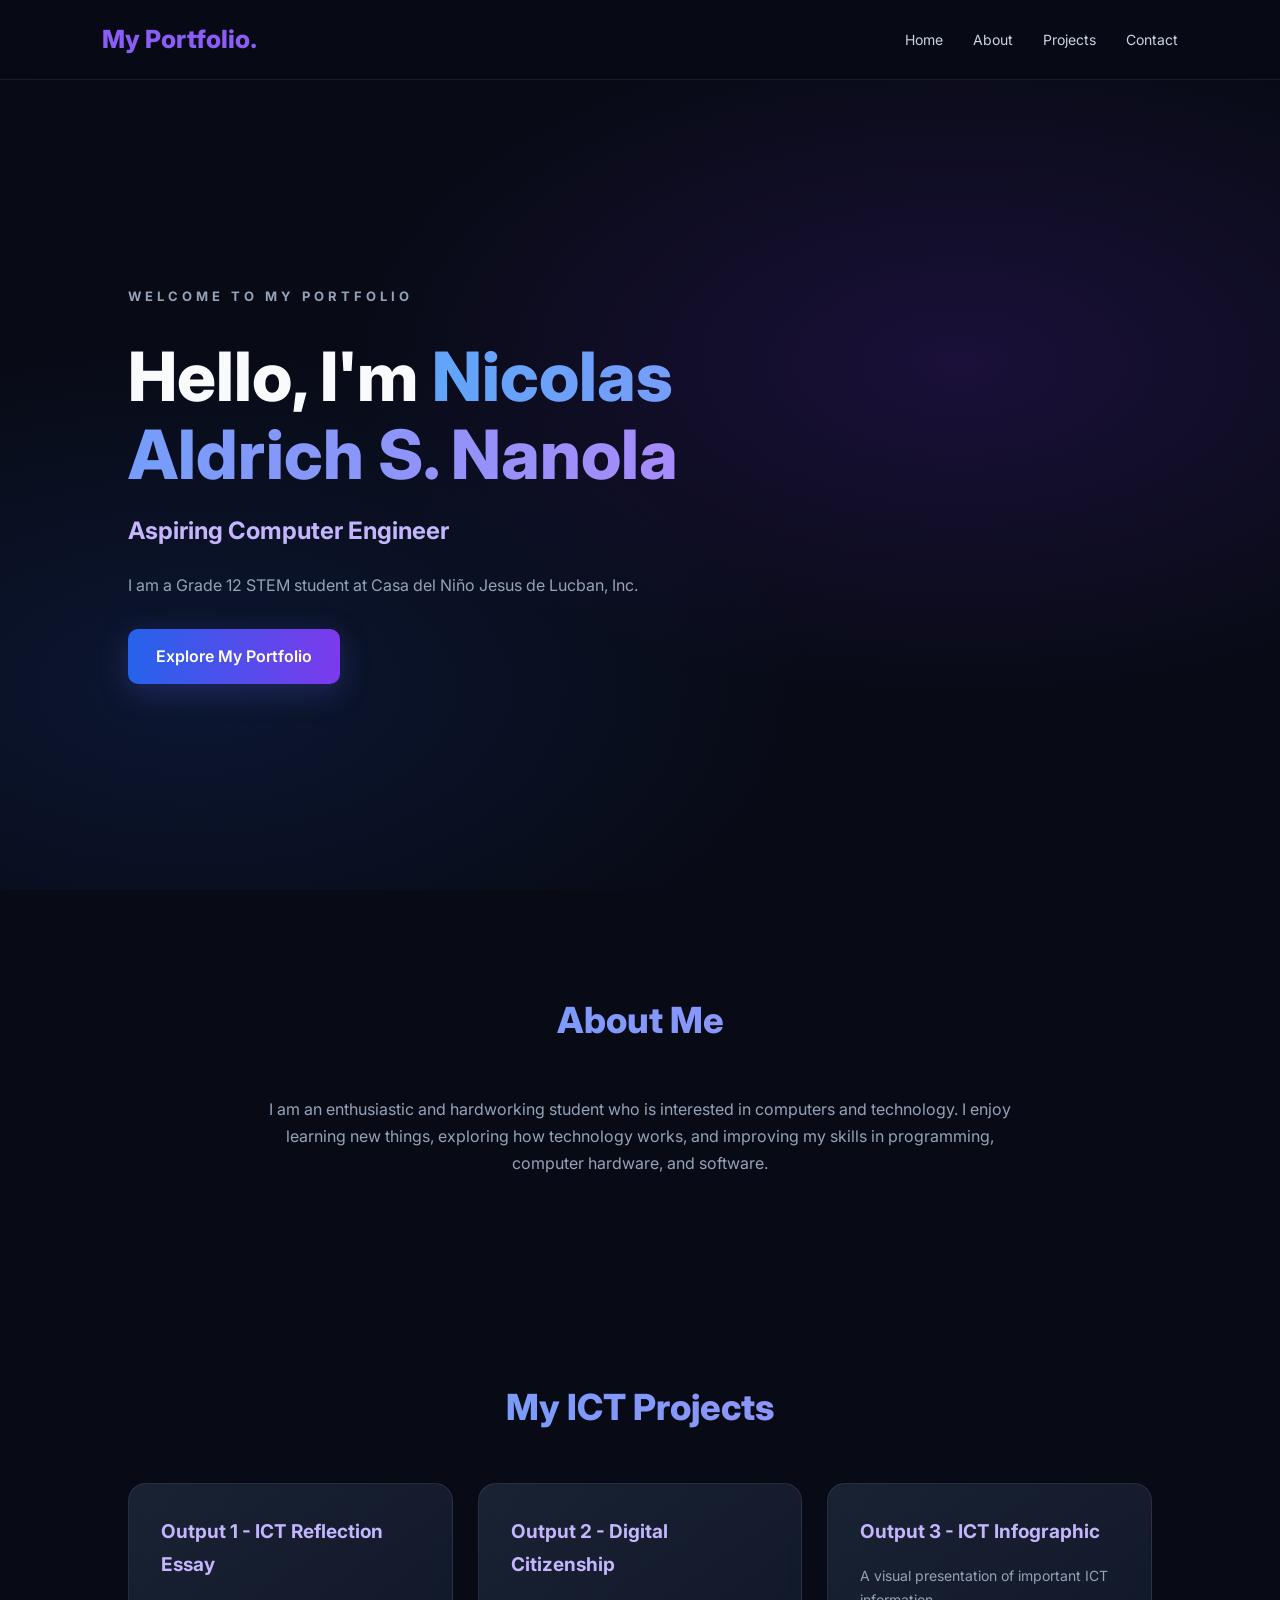
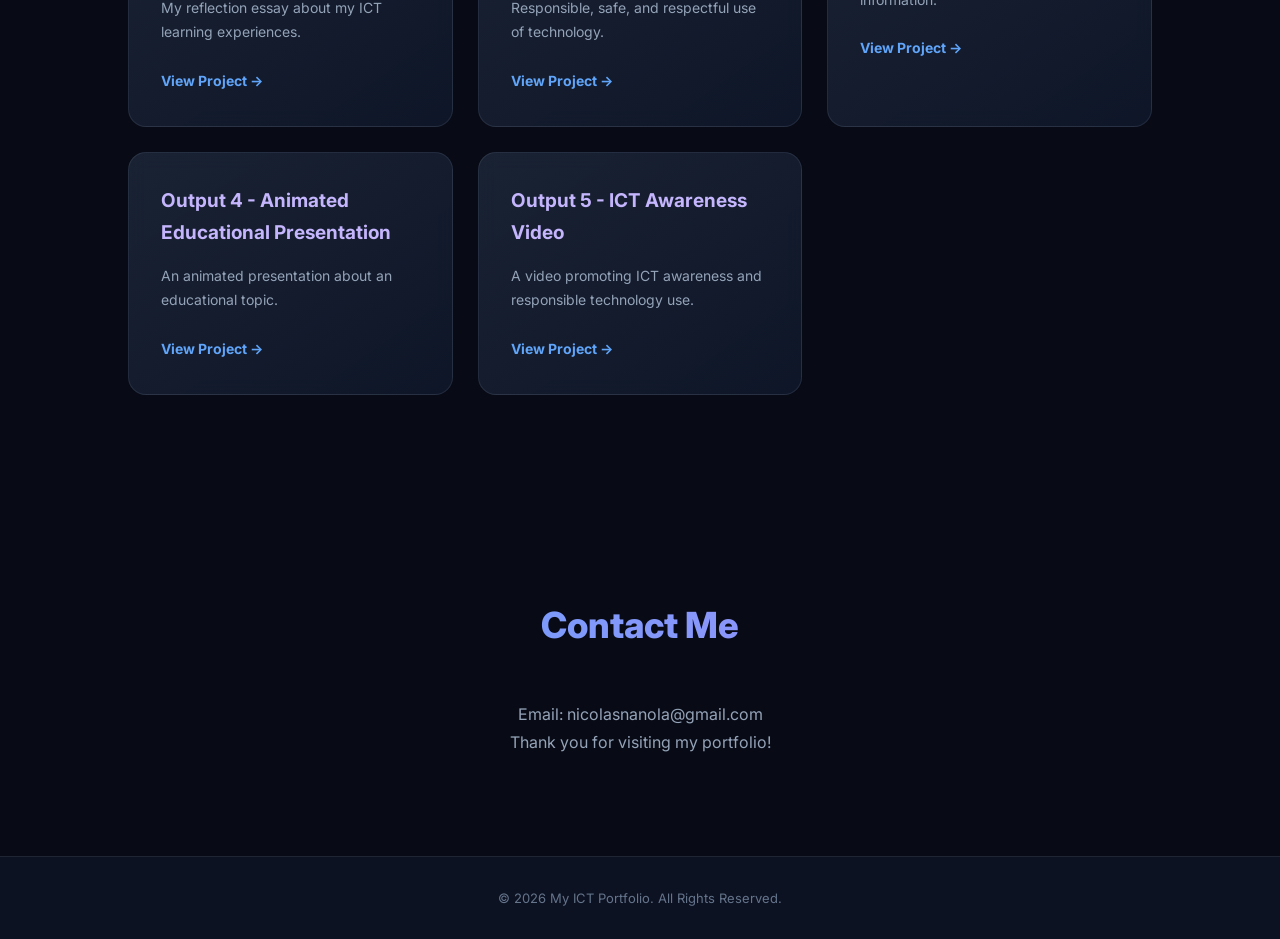
==== index.html @ 9c4d1a5b "Add files via upload" ====
<!DOCTYPE html>
<html lang="en">
<head>
    <meta charset="UTF-8">
    <meta name="viewport" content="width=device-width, initial-scale=1.0">
    <title>My ICT Portfolio</title>

    <!-- Connect CSS -->
    <link rel="stylesheet" href="style.css">
</head>

<body>

    <!-- Navigation -->
    <header>
        <nav class="navbar">
            <h2 class="logo">My Portfolio.</h2>

            <ul class="nav-links">
                <li><a href="#home">Home</a></li>
                <li><a href="#about">About</a></li>
                <li><a href="#projects">Projects</a></li>
                <li><a href="#contact">Contact</a></li>
            </ul>
        </nav>
    </header>

    <!-- Home Section -->
    <section id="home" class="hero">
        <div class="hero-content">
            <p class="intro">WELCOME TO MY PORTFOLIO</p>

            <h1>Hello, I'm <span>Nicolas Aldrich S. Nanola</span></h1>

            <h2>Aspiring Computer Engineer</h2>

            <p>
                I am a Grade 12 STEM student at Casa del Niño Jesus de Lucban, Inc.
            </p>

            <a href="#about" class="btn">Explore My Portfolio</a>
        </div>
    </section>

    <!-- About Section -->
    <section id="about" class="section">
        <h2>About Me</h2>

        <p>
            I am an enthusiastic and hardworking student who is interested in computers and technology. I enjoy learning new things, exploring how technology works, and improving my skills in programming, computer hardware, and software.
        </p>
    </section>

   

    

<!-- Projects Section -->
<section id="projects" class="section">
    <h2>My ICT Projects</h2>

    <div class="card-container">

        <a href="output1.html" class="card project-card">
            <h3>Output 1 - ICT Reflection Essay</h3>
            <p>My reflection essay about my ICT learning experiences.</p>
            <span>View Project →</span>
        </a>

        <a href="output2.html" class="card project-card">
            <h3>Output 2 - Digital Citizenship</h3>
            <p>Responsible, safe, and respectful use of technology.</p>
            <span>View Project →</span>
        </a>

        <a href="output3.html" class="card project-card">
            <h3>Output 3 - ICT Infographic</h3>
            <p>A visual presentation of important ICT information.</p>
            <span>View Project →</span>
        </a>

        <a href="output4.html" class="card project-card">
            <h3>Output 4 - Animated Educational Presentation</h3>
            <p>An animated presentation about an educational topic.</p>
            <span>View Project →</span>
        </a>

        <a href="output5.html" class="card project-card">
            <h3>Output 5 - ICT Awareness Video</h3>
            <p>A video promoting ICT awareness and responsible technology use.</p>
            <span>View Project →</span>
        </a>

    </div>
</section>


    <!-- Contact Section -->
    <section id="contact" class="section">
        <h2>Contact Me</h2>

        <p>Email: nicolasnanola@gmail.com</p>
        <p>Thank you for visiting my portfolio!</p>
    </section>

    <!-- Footer -->
    <footer>
        <p>&copy; 2026 My ICT Portfolio. All Rights Reserved.</p>
    </footer>

    <!-- Connect JavaScript -->
    <script src="script.js"></script>

</body>
</html>
---- style.css ----
@import url('https://fonts.googleapis.com/css2?family=Inter:wght@400;500;600;700;800&display=swap');

* {
    margin: 0;
    padding: 0;
    box-sizing: border-box;
    scroll-behavior: smooth;
}

body {
    font-family: 'Inter', sans-serif;
    background: #080b16;
    color: #f8fafc;
    line-height: 1.7;
}

/* NAVIGATION */
header {
    position: sticky;
    top: 0;
    z-index: 100;
    background: rgba(8, 11, 22, 0.85);
    backdrop-filter: blur(15px);
    border-bottom: 1px solid rgba(255,255,255,0.08);
    padding: 18px 8%;
}

.navbar {
    display: flex;
    justify-content: space-between;
    align-items: center;
}

.logo {
    font-size: 25px;
    font-weight: 800;
    color: #8b5cf6;
}

.nav-links {
    display: flex;
    list-style: none;
    gap: 30px;
}

.nav-links a {
    color: #cbd5e1;
    text-decoration: none;
    font-size: 14px;
    transition: 0.3s;
}

.nav-links a:hover {
    color: #a78bfa;
}

/* HOME */
.hero {
    min-height: 90vh;
    display: flex;
    align-items: center;
    padding: 80px 10%;
    background:
        radial-gradient(ellipse at 75% 35%, rgba(91, 33, 182, 0.22), transparent 45%),
        radial-gradient(ellipse at 15% 75%, rgba(37, 99, 235, 0.13), transparent 40%);
}

.hero-content {
    max-width: 750px;
}

.intro {
    color: #a78bfa;
    letter-spacing: 4px;
    font-size: 13px;
    font-weight: 700;
    margin-bottom: 20px;
}

.hero h1 {
    font-size: clamp(40px, 6vw, 68px);
    line-height: 1.15;
    font-weight: 800;
    margin-bottom: 18px;
}

.hero h1 span {
    background: linear-gradient(90deg, #60a5fa, #a78bfa);
    -webkit-background-clip: text;
    color: transparent;
}

.hero h2 {
    font-size: 24px;
    color: #c4b5fd;
    margin-bottom: 20px;
}

.hero p {
    color: #94a3b8;
    max-width: 600px;
    margin-bottom: 30px;
}

/* BUTTONS */
.btn {
    display: inline-block;
    padding: 14px 28px;
    background: linear-gradient(90deg, #2563eb, #7c3aed);
    color: white;
    text-decoration: none;
    border-radius: 10px;
    font-weight: 600;
    box-shadow: 0 8px 30px rgba(99, 102, 241, 0.25);
    transition: 0.3s;
}

.btn:hover {
    transform: translateY(-4px);
    box-shadow: 0 12px 35px rgba(139, 92, 246, 0.4);
}

/* GENERAL SECTIONS */
.section {
    padding: 100px 10%;
    text-align: center;
}

.section h2 {
    font-size: 36px;
    margin-bottom: 45px;
    font-weight: 800;
    background: linear-gradient(90deg, #60a5fa, #a78bfa);
    -webkit-background-clip: text;
    color: transparent;
}

.section > p {
    max-width: 750px;
    margin: auto;
    color: #94a3b8;
}

/* CARDS */
.card-container {
    display: grid;
    grid-template-columns: repeat(auto-fit, minmax(250px, 1fr));
    gap: 25px;
}

.card {
    background: linear-gradient(
        145deg,
        rgba(30, 41, 59, 0.8),
        rgba(15, 23, 42, 0.9)
    );
    border: 1px solid rgba(148, 163, 184, 0.15);
    padding: 32px;
    border-radius: 18px;
    text-align: left;
    transition: 0.35s ease;
    backdrop-filter: blur(10px);
}

.card:hover {
    transform: translateY(-10px);
    border-color: #8b5cf6;
    box-shadow: 0 15px 40px rgba(91, 33, 182, 0.18);
}

.card h3 {
    font-size: 19px;
    color: #c4b5fd;
    margin-bottom: 15px;
}

.card p {
    color: #94a3b8;
    font-size: 14px;
}

/* CLICKABLE PROJECT CARDS */
.project-card {
    display: block;
    text-decoration: none;
    color: white;
    cursor: pointer;
}

.project-card span {
    display: inline-block;
    margin-top: 25px;
    color: #60a5fa;
    font-size: 14px;
    font-weight: 700;
}

.project-card:hover span {
    color: #c4b5fd;
}

/* FOOTER */
footer {
    background: #0d1222;
    border-top: 1px solid rgba(255,255,255,0.08);
    text-align: center;
    padding: 30px;
    color: #64748b;
    font-size: 13px;
}

/* RESPONSIVE DESIGN */
@media (max-width: 768px) {

    header {
        padding: 18px 5%;
    }

    .navbar {
        flex-direction: column;
        gap: 18px;
    }

    .nav-links {
        flex-wrap: wrap;
        justify-content: center;
        gap: 15px;
    }

    .hero {
        padding: 70px 7%;
    }

    .section {
        padding: 70px 7%;
    }

    .section h2 {
        font-size: 29px;
    }

    .card-container {
        grid-template-columns: 1fr;
    }
}
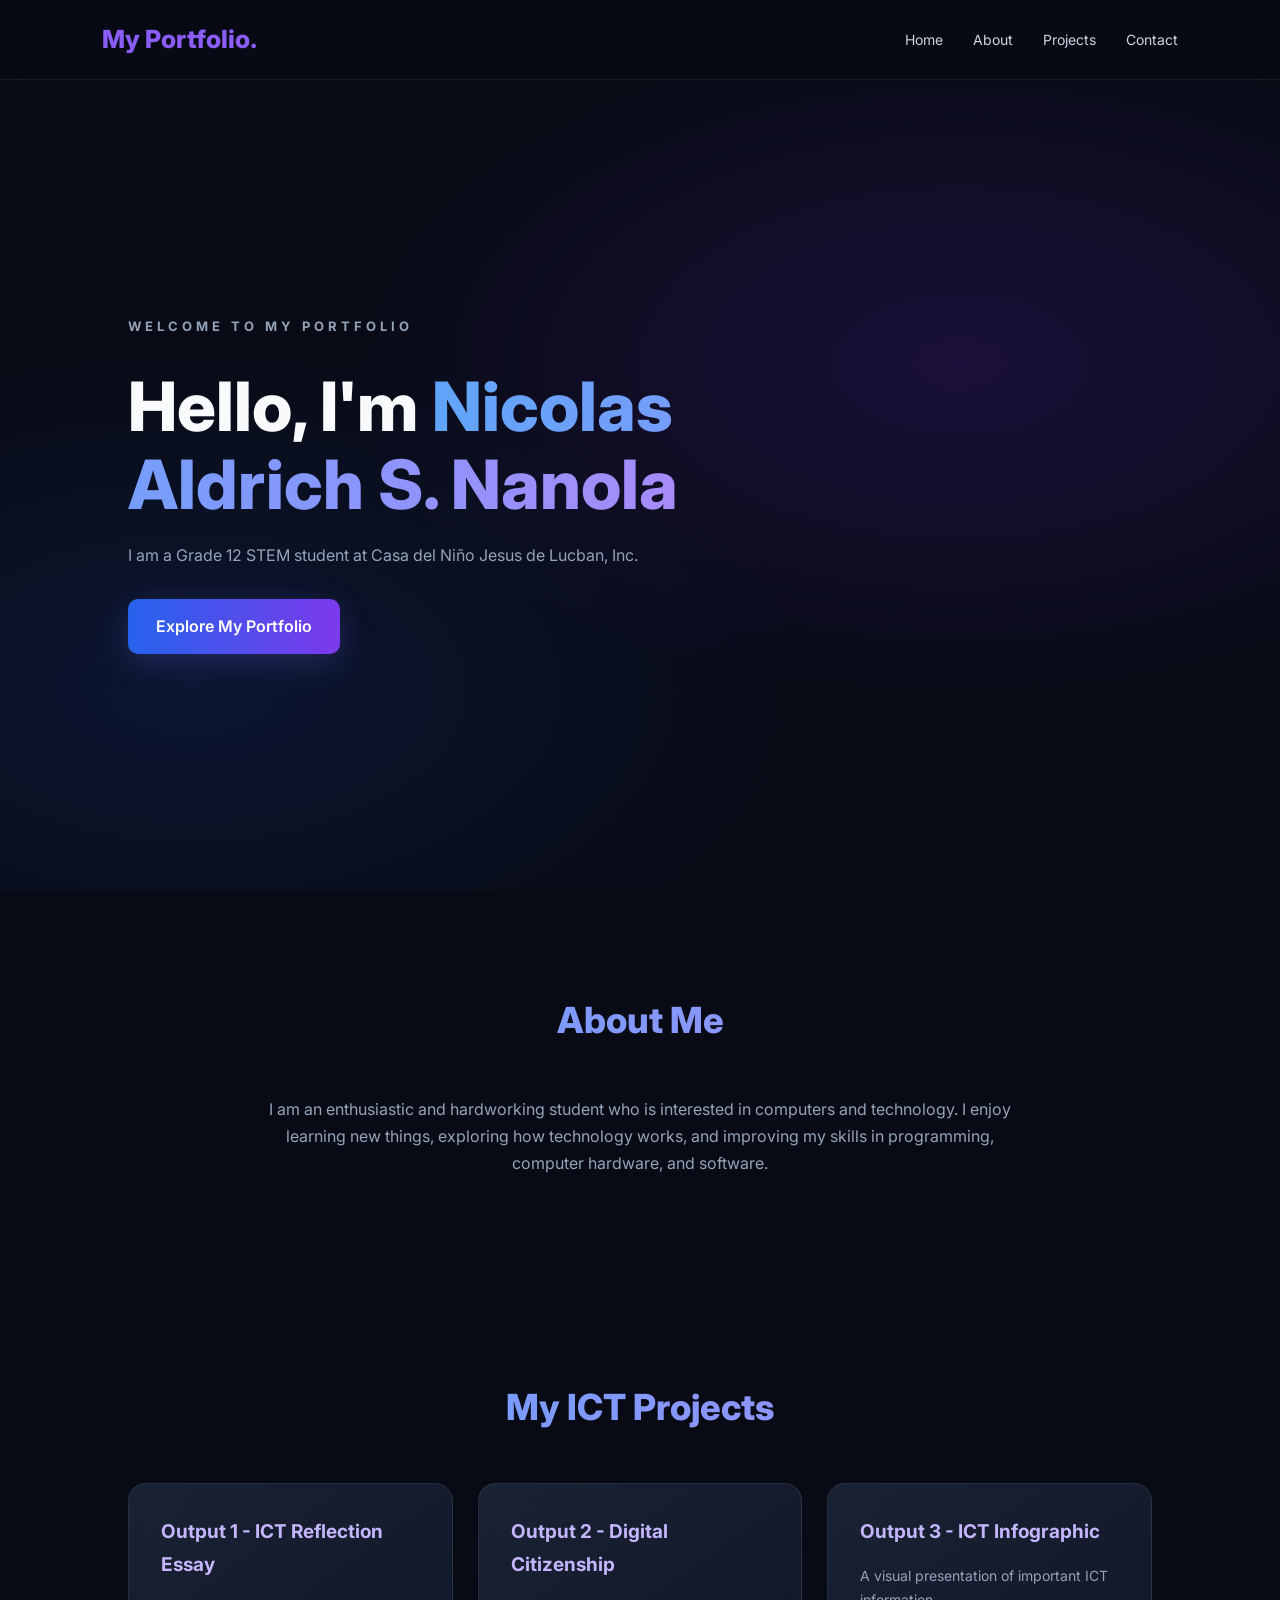
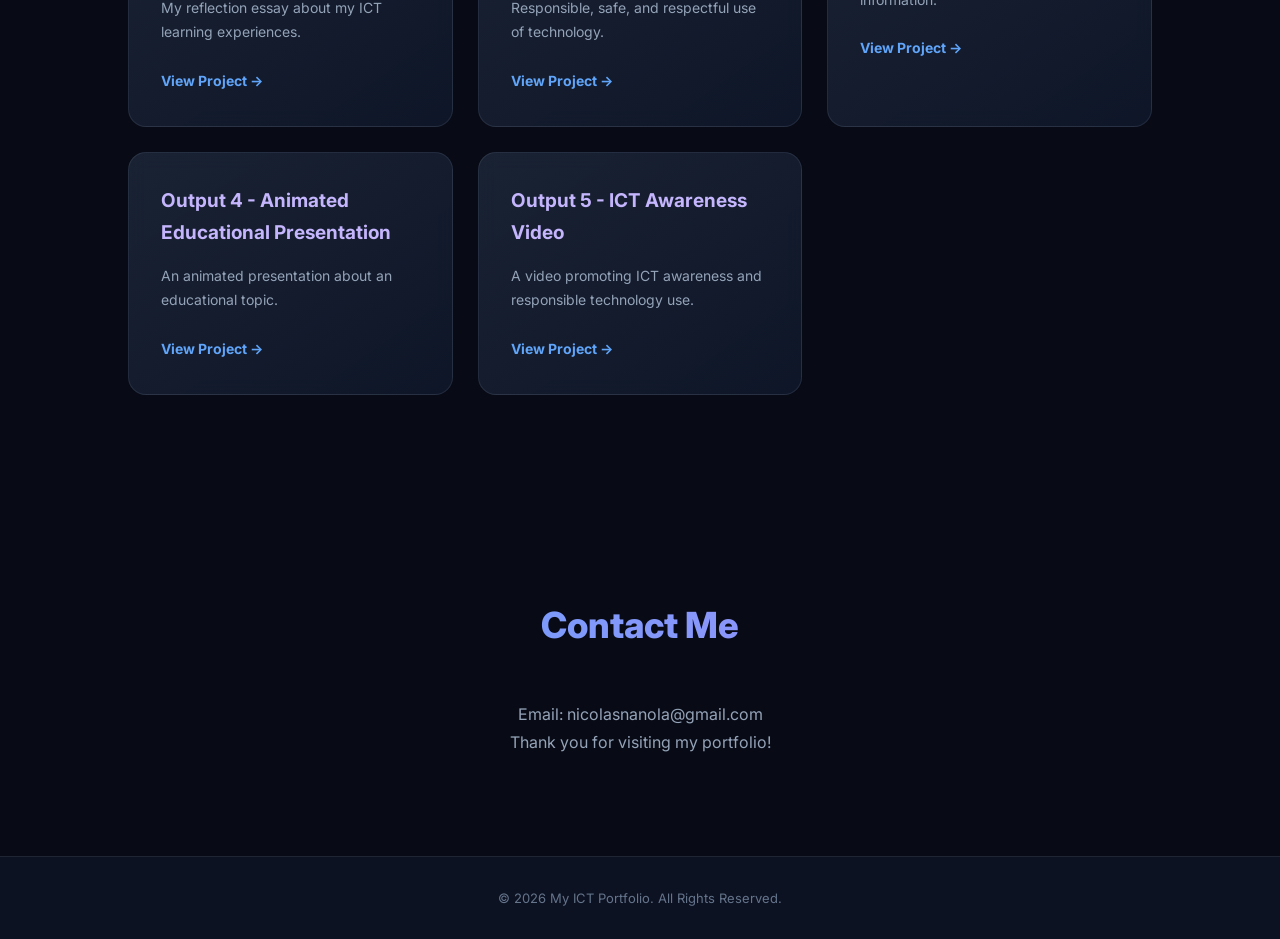
==== commit ae545952: "Update index.html" ====
--- a/index.html
+++ b/index.html
@@ -1,4 +1,3 @@
-
 <!DOCTYPE html>
 <html lang="en">
 <head>
@@ -32,8 +31,6 @@
             <p class="intro">WELCOME TO MY PORTFOLIO</p>
 
             <h1>Hello, I'm <span>Nicolas Aldrich S. Nanola</span></h1>
-
-            <h2>Aspiring Computer Engineer</h2>
 
             <p>
                 I am a Grade 12 STEM student at Casa del Niño Jesus de Lucban, Inc.
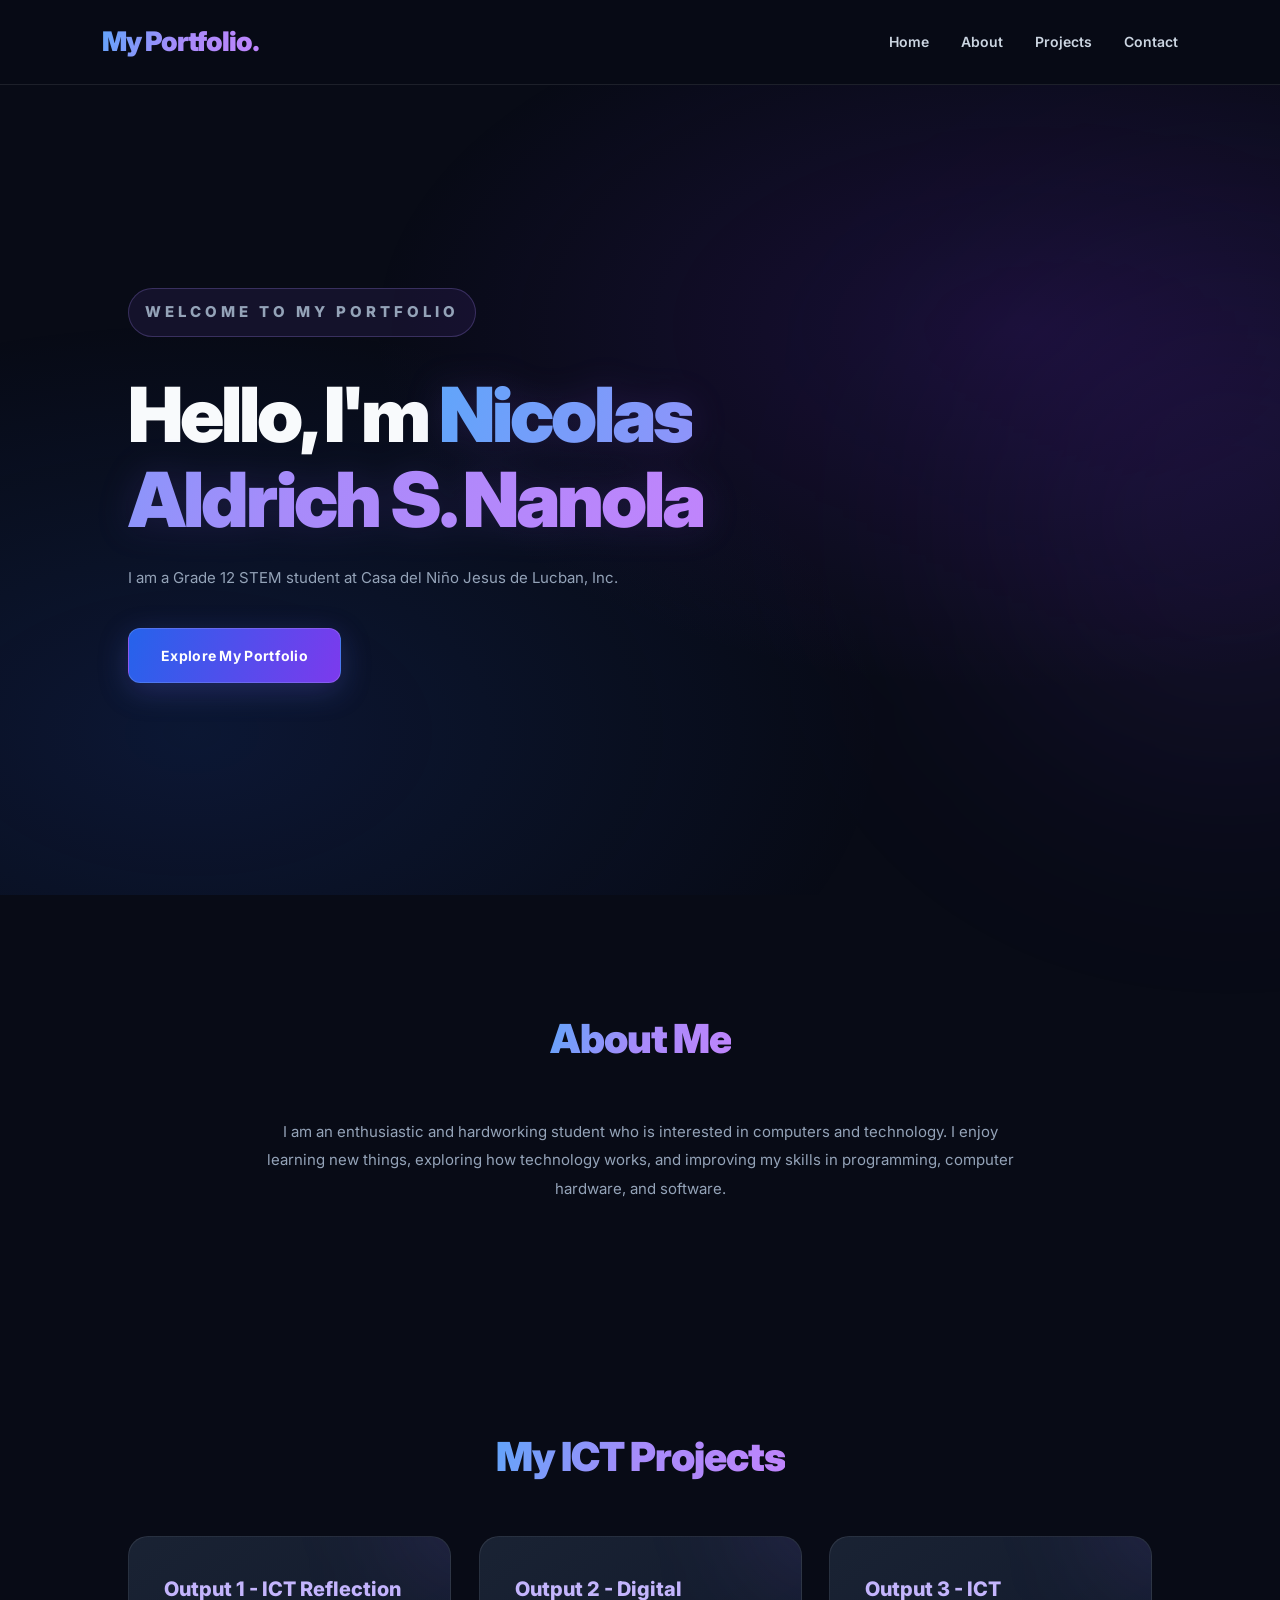
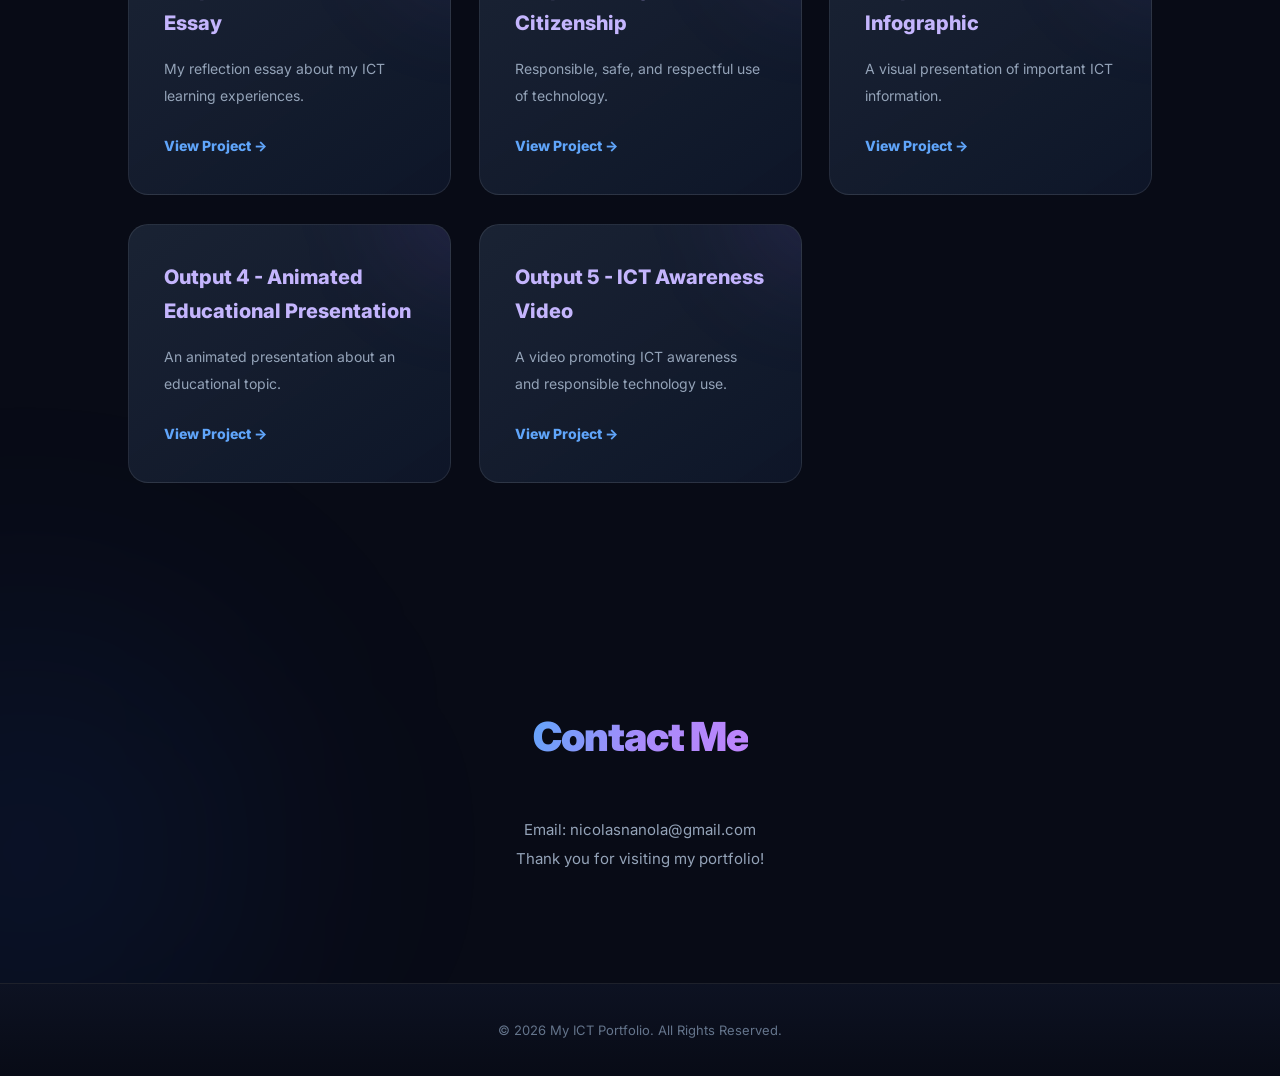
==== commit 5f2ad3ca: "Update index.html" ====
--- a/index.html
+++ b/index.html
@@ -1,3 +1,4 @@
+
 <!DOCTYPE html>
 <html lang="en">
 <head>
--- a/style.css
+++ b/style.css
@@ -1,5 +1,20 @@
 
-@import url('https://fonts.googleapis.com/css2?family=Inter:wght@400;500;600;700;800&display=swap');
+@import url('https://fonts.googleapis.com/css2?family=Inter:wght@400;500;600;700;800;900&display=swap');
+
+:root {
+    --bg: #080b16;
+    --bg-secondary: #0d1222;
+    --card: rgba(20, 29, 49, 0.78);
+    --primary: #8b5cf6;
+    --blue: #60a5fa;
+    --purple: #a78bfa;
+    --text: #f8fafc;
+    --muted: #94a3b8;
+    --border: rgba(255,255,255,0.09);
+    --gradient: linear-gradient(110deg, #60a5fa, #a78bfa, #c084fc);
+}
+
+/* GENERAL SETTINGS */
 
 * {
     margin: 0;
@@ -8,22 +23,83 @@
     scroll-behavior: smooth;
 }
 
+html {
+    scroll-padding-top: 90px;
+}
+
 body {
     font-family: 'Inter', sans-serif;
+    background: var(--bg);
+    color: var(--text);
+    line-height: 1.7;
+    overflow-x: hidden;
+    position: relative;
+
+    /* SAME PAGE ENTRANCE ANIMATION */
+    animation: pageEnter 0.8s cubic-bezier(0.16, 1, 0.3, 1) both;
+}
+
+/* CUSTOM SCROLLBAR */
+
+::-webkit-scrollbar {
+    width: 9px;
+}
+
+::-webkit-scrollbar-track {
     background: #080b16;
-    color: #f8fafc;
-    line-height: 1.7;
+}
+
+::-webkit-scrollbar-thumb {
+    background: linear-gradient(#2563eb, #8b5cf6);
+    border-radius: 20px;
+}
+
+::-webkit-scrollbar-thumb:hover {
+    background: #a78bfa;
+}
+
+/* BACKGROUND EFFECT */
+
+body::before {
+    content: "";
+    position: fixed;
+    width: 500px;
+    height: 500px;
+    top: 10%;
+    right: -200px;
+    background: rgba(124, 58, 237, 0.10);
+    filter: blur(130px);
+    border-radius: 50%;
+    pointer-events: none;
+    z-index: -1;
+}
+
+body::after {
+    content: "";
+    position: fixed;
+    width: 450px;
+    height: 450px;
+    bottom: 0;
+    left: -200px;
+    background: rgba(37, 99, 235, 0.09);
+    filter: blur(130px);
+    border-radius: 50%;
+    pointer-events: none;
+    z-index: -1;
 }
 
 /* NAVIGATION */
+
 header {
     position: sticky;
     top: 0;
     z-index: 100;
-    background: rgba(8, 11, 22, 0.85);
-    backdrop-filter: blur(15px);
-    border-bottom: 1px solid rgba(255,255,255,0.08);
-    padding: 18px 8%;
+    background: rgba(8, 11, 22, 0.78);
+    backdrop-filter: blur(20px);
+    -webkit-backdrop-filter: blur(20px);
+    border-bottom: 1px solid var(--border);
+    padding: 19px 8%;
+    animation: navReveal 0.8s ease both;
 }
 
 .navbar {
@@ -33,188 +109,445 @@
 }
 
 .logo {
-    font-size: 25px;
-    font-weight: 800;
-    color: #8b5cf6;
+    font-size: 27px;
+    font-weight: 900;
+    letter-spacing: -1px;
+    background: var(--gradient);
+    -webkit-background-clip: text;
+    background-clip: text;
+    color: transparent;
+    transition: 0.3s ease;
+}
+
+.logo:hover {
+    transform: scale(1.06);
+    filter: drop-shadow(0 0 12px rgba(139,92,246,0.7));
 }
 
 .nav-links {
     display: flex;
     list-style: none;
-    gap: 30px;
+    gap: 32px;
 }
 
 .nav-links a {
     color: #cbd5e1;
     text-decoration: none;
     font-size: 14px;
-    transition: 0.3s;
+    font-weight: 600;
+    transition: 0.3s ease;
+    position: relative;
+}
+
+.nav-links a::after {
+    content: "";
+    position: absolute;
+    width: 0;
+    height: 2px;
+    bottom: -8px;
+    left: 0;
+    background: var(--gradient);
+    border-radius: 5px;
+    transition: width 0.3s ease;
 }
 
 .nav-links a:hover {
-    color: #a78bfa;
-}
-
-/* HOME */
+    color: white;
+}
+
+.nav-links a:hover::after {
+    width: 100%;
+}
+
+/* HOME / HERO */
+
 .hero {
     min-height: 90vh;
     display: flex;
     align-items: center;
-    padding: 80px 10%;
+    padding: 100px 10%;
+    position: relative;
+    overflow: hidden;
+
     background:
-        radial-gradient(ellipse at 75% 35%, rgba(91, 33, 182, 0.22), transparent 45%),
-        radial-gradient(ellipse at 15% 75%, rgba(37, 99, 235, 0.13), transparent 40%);
+        radial-gradient(ellipse at 80% 30%,
+        rgba(91,33,182,0.20), transparent 45%),
+        radial-gradient(ellipse at 15% 80%,
+        rgba(37,99,235,0.14), transparent 45%);
 }
 
 .hero-content {
-    max-width: 750px;
+    max-width: 780px;
+    position: relative;
+    z-index: 2;
+    animation: heroReveal 1s cubic-bezier(0.16,1,0.3,1) both;
 }
 
 .intro {
-    color: #a78bfa;
+    display: inline-block;
+    color: #c4b5fd;
     letter-spacing: 4px;
-    font-size: 13px;
-    font-weight: 700;
-    margin-bottom: 20px;
+    font-size: 12px;
+    font-weight: 800;
+    margin-bottom: 24px;
+    padding: 9px 16px;
+    border: 1px solid rgba(167,139,250,0.25);
+    background: rgba(139,92,246,0.09);
+    border-radius: 30px;
+    animation: fadeUp 0.8s ease 0.2s both;
 }
 
 .hero h1 {
-    font-size: clamp(40px, 6vw, 68px);
-    line-height: 1.15;
-    font-weight: 800;
-    margin-bottom: 18px;
+    font-size: clamp(42px, 6.5vw, 76px);
+    line-height: 1.12;
+    font-weight: 900;
+    letter-spacing: -3px;
+    margin-bottom: 22px;
+    animation: fadeUp 0.8s ease 0.35s both;
 }
 
 .hero h1 span {
-    background: linear-gradient(90deg, #60a5fa, #a78bfa);
+    background: var(--gradient);
     -webkit-background-clip: text;
+    background-clip: text;
     color: transparent;
+    filter: drop-shadow(0 0 18px rgba(139,92,246,0.15));
 }
 
 .hero h2 {
-    font-size: 24px;
+    font-size: clamp(19px, 2.5vw, 27px);
+    font-weight: 600;
     color: #c4b5fd;
     margin-bottom: 20px;
+    animation: fadeUp 0.8s ease 0.5s both;
 }
 
 .hero p {
-    color: #94a3b8;
-    max-width: 600px;
-    margin-bottom: 30px;
+    color: var(--muted);
+    max-width: 620px;
+    font-size: 15px;
+    line-height: 1.9;
+    margin-bottom: 35px;
+    animation: fadeUp 0.8s ease 0.65s both;
 }
 
 /* BUTTONS */
+
 .btn {
     display: inline-block;
-    padding: 14px 28px;
-    background: linear-gradient(90deg, #2563eb, #7c3aed);
+    padding: 15px 32px;
+    background: linear-gradient(110deg, #2563eb, #7c3aed);
     color: white;
     text-decoration: none;
-    border-radius: 10px;
-    font-weight: 600;
-    box-shadow: 0 8px 30px rgba(99, 102, 241, 0.25);
-    transition: 0.3s;
+    border: 1px solid rgba(255,255,255,0.15);
+    border-radius: 12px;
+    font-size: 14px;
+    font-weight: 700;
+    letter-spacing: 0.3px;
+    box-shadow: 0 8px 30px rgba(99,102,241,0.25);
+    transition: all 0.35s ease;
+    animation: fadeUp 0.8s ease 0.8s both;
+    position: relative;
+    overflow: hidden;
+}
+
+.btn::before {
+    content: "";
+    position: absolute;
+    top: 0;
+    left: -100%;
+    width: 100%;
+    height: 100%;
+    background: linear-gradient(
+        110deg,
+        transparent,
+        rgba(255,255,255,0.22),
+        transparent
+    );
+    transition: 0.5s;
+}
+
+.btn:hover::before {
+    left: 100%;
 }
 
 .btn:hover {
-    transform: translateY(-4px);
-    box-shadow: 0 12px 35px rgba(139, 92, 246, 0.4);
+    transform: translateY(-5px);
+    box-shadow: 0 15px 40px rgba(139,92,246,0.4);
 }
 
 /* GENERAL SECTIONS */
+
 .section {
-    padding: 100px 10%;
+    padding: 110px 10%;
     text-align: center;
+    position: relative;
 }
 
 .section h2 {
-    font-size: 36px;
+    display: inline-block;
+    font-size: clamp(28px, 4vw, 40px);
     margin-bottom: 45px;
-    font-weight: 800;
-    background: linear-gradient(90deg, #60a5fa, #a78bfa);
+    font-weight: 900;
+    letter-spacing: -1px;
+    background: var(--gradient);
     -webkit-background-clip: text;
+    background-clip: text;
     color: transparent;
+    animation: fadeUp 0.8s ease both;
 }
 
 .section > p {
-    max-width: 750px;
+    max-width: 760px;
     margin: auto;
-    color: #94a3b8;
+    color: var(--muted);
+    font-size: 15px;
+    line-height: 1.9;
+    animation: fadeUp 0.8s ease 0.2s both;
 }
 
 /* CARDS */
+
 .card-container {
     display: grid;
     grid-template-columns: repeat(auto-fit, minmax(250px, 1fr));
-    gap: 25px;
+    gap: 28px;
 }
 
 .card {
     background: linear-gradient(
         145deg,
-        rgba(30, 41, 59, 0.8),
-        rgba(15, 23, 42, 0.9)
+        rgba(30,41,59,0.82),
+        rgba(15,23,42,0.92)
     );
-    border: 1px solid rgba(148, 163, 184, 0.15);
-    padding: 32px;
-    border-radius: 18px;
+
+    border: 1px solid var(--border);
+    padding: 35px;
+    border-radius: 20px;
     text-align: left;
-    transition: 0.35s ease;
-    backdrop-filter: blur(10px);
-}
+    position: relative;
+    overflow: hidden;
+
+    transition:
+        transform 0.4s ease,
+        border-color 0.4s ease,
+        box-shadow 0.4s ease,
+        background 0.4s ease;
+
+    backdrop-filter: blur(15px);
+    -webkit-backdrop-filter: blur(15px);
+
+    animation: cardReveal 0.8s cubic-bezier(0.16,1,0.3,1) both;
+}
+
+/* CARD TOP GLOW */
+
+.card::before {
+    content: "";
+    position: absolute;
+    top: 0;
+    left: 0;
+    width: 100%;
+    height: 2px;
+    background: linear-gradient(
+        90deg,
+        transparent,
+        #60a5fa,
+        #a78bfa,
+        transparent
+    );
+    opacity: 0;
+    transition: 0.4s ease;
+}
+
+.card::after {
+    content: "";
+    position: absolute;
+    width: 150px;
+    height: 150px;
+    top: -100px;
+    right: -100px;
+    background: rgba(139,92,246,0.15);
+    filter: blur(55px);
+    border-radius: 50%;
+    transition: 0.4s ease;
+}
+
+.card:nth-child(1) { animation-delay: 0.1s; }
+.card:nth-child(2) { animation-delay: 0.2s; }
+.card:nth-child(3) { animation-delay: 0.3s; }
+.card:nth-child(4) { animation-delay: 0.4s; }
+.card:nth-child(5) { animation-delay: 0.5s; }
+.card:nth-child(6) { animation-delay: 0.6s; }
 
 .card:hover {
-    transform: translateY(-10px);
-    border-color: #8b5cf6;
-    box-shadow: 0 15px 40px rgba(91, 33, 182, 0.18);
+    transform: translateY(-12px);
+    border-color: rgba(167,139,250,0.65);
+    box-shadow:
+        0 20px 50px rgba(91,33,182,0.18),
+        0 0 25px rgba(96,165,250,0.07);
+}
+
+.card:hover::before {
+    opacity: 1;
+}
+
+.card:hover::after {
+    transform: scale(1.5);
 }
 
 .card h3 {
-    font-size: 19px;
+    font-size: 20px;
     color: #c4b5fd;
-    margin-bottom: 15px;
+    margin-bottom: 16px;
+    font-weight: 800;
+    transition: color 0.3s ease;
+}
+
+.card:hover h3 {
+    color: #a78bfa;
 }
 
 .card p {
-    color: #94a3b8;
+    color: var(--muted);
     font-size: 14px;
+    line-height: 1.9;
 }
 
 /* CLICKABLE PROJECT CARDS */
+
 .project-card {
     display: block;
     text-decoration: none;
     color: white;
     cursor: pointer;
+    transition: all 0.35s ease;
+}
+
+.project-card:active {
+    transform: scale(0.97);
 }
 
 .project-card span {
     display: inline-block;
     margin-top: 25px;
-    color: #60a5fa;
+    color: var(--blue);
     font-size: 14px;
-    font-weight: 700;
+    font-weight: 800;
+    transition: 0.3s ease;
 }
 
 .project-card:hover span {
     color: #c4b5fd;
+    transform: translateX(7px);
 }
 
 /* FOOTER */
+
 footer {
-    background: #0d1222;
-    border-top: 1px solid rgba(255,255,255,0.08);
+    background: linear-gradient(
+        180deg,
+        #0d1222,
+        #080b16
+    );
+
+    border-top: 1px solid var(--border);
     text-align: center;
-    padding: 30px;
+    padding: 35px 20px;
     color: #64748b;
     font-size: 13px;
 }
 
+footer p {
+    transition: color 0.3s ease;
+}
+
+footer p:hover {
+    color: #c4b5fd;
+}
+
+/* PAGE ENTRANCE ANIMATION */
+
+@keyframes pageEnter {
+    0% {
+        opacity: 0;
+        transform: translateY(25px) scale(0.99);
+        filter: blur(8px);
+    }
+
+    100% {
+        opacity: 1;
+        transform: translateY(0) scale(1);
+        filter: blur(0);
+    }
+}
+
+/* NAVIGATION ANIMATION */
+
+@keyframes navReveal {
+    from {
+        opacity: 0;
+        transform: translateY(-20px);
+    }
+
+    to {
+        opacity: 1;
+        transform: translateY(0);
+    }
+}
+
+/* HERO ANIMATION */
+
+@keyframes heroReveal {
+    from {
+        opacity: 0;
+        transform: translateY(40px);
+        filter: blur(10px);
+    }
+
+    to {
+        opacity: 1;
+        transform: translateY(0);
+        filter: blur(0);
+    }
+}
+
+/* FADE UP ANIMATION */
+
+@keyframes fadeUp {
+    from {
+        opacity: 0;
+        transform: translateY(28px);
+    }
+
+    to {
+        opacity: 1;
+        transform: translateY(0);
+    }
+}
+
+/* CARD ANIMATION */
+
+@keyframes cardReveal {
+    from {
+        opacity: 0;
+        transform: translateY(35px) scale(0.96);
+        filter: blur(6px);
+    }
+
+    to {
+        opacity: 1;
+        transform: translateY(0) scale(1);
+        filter: blur(0);
+    }
+}
+
 /* RESPONSIVE DESIGN */
+
 @media (max-width: 768px) {
 
     header {
-        padding: 18px 5%;
+        padding: 17px 5%;
     }
 
     .navbar {
@@ -222,25 +555,95 @@
         gap: 18px;
     }
 
+    .logo {
+        font-size: 24px;
+    }
+
     .nav-links {
         flex-wrap: wrap;
         justify-content: center;
-        gap: 15px;
+        gap: 17px;
+    }
+
+    .nav-links a {
+        font-size: 13px;
     }
 
     .hero {
-        padding: 70px 7%;
+        min-height: 80vh;
+        padding: 75px 7%;
+    }
+
+    .hero h1 {
+        letter-spacing: -1.5px;
     }
 
     .section {
-        padding: 70px 7%;
+        padding: 80px 7%;
     }
 
     .section h2 {
-        font-size: 29px;
+        margin-bottom: 35px;
     }
 
     .card-container {
         grid-template-columns: 1fr;
-    }
-}
+        gap: 20px;
+    }
+
+    .card {
+        padding: 28px;
+    }
+}
+
+/* SMALL MOBILE DEVICES */
+
+@media (max-width: 480px) {
+
+    .hero h1 {
+        font-size: 40px;
+    }
+
+    .hero h2 {
+        font-size: 19px;
+    }
+
+    .hero p {
+        font-size: 14px;
+    }
+
+    .intro {
+        font-size: 10px;
+        letter-spacing: 2px;
+    }
+
+    .btn {
+        padding: 13px 24px;
+    }
+
+    .nav-links {
+        gap: 12px;
+    }
+}
+
+/* ACCESSIBILITY */
+
+a:focus-visible {
+    outline: 2px solid #a78bfa;
+    outline-offset: 5px;
+    border-radius: 5px;
+}
+
+/* REDUCE MOTION */
+
+@media (prefers-reduced-motion: reduce) {
+
+    *,
+    *::before,
+    *::after {
+        animation-duration: 0.01ms !important;
+        animation-iteration-count: 1 !important;
+        scroll-behavior: auto !important;
+        transition-duration: 0.01ms !important;
+    }
+}
